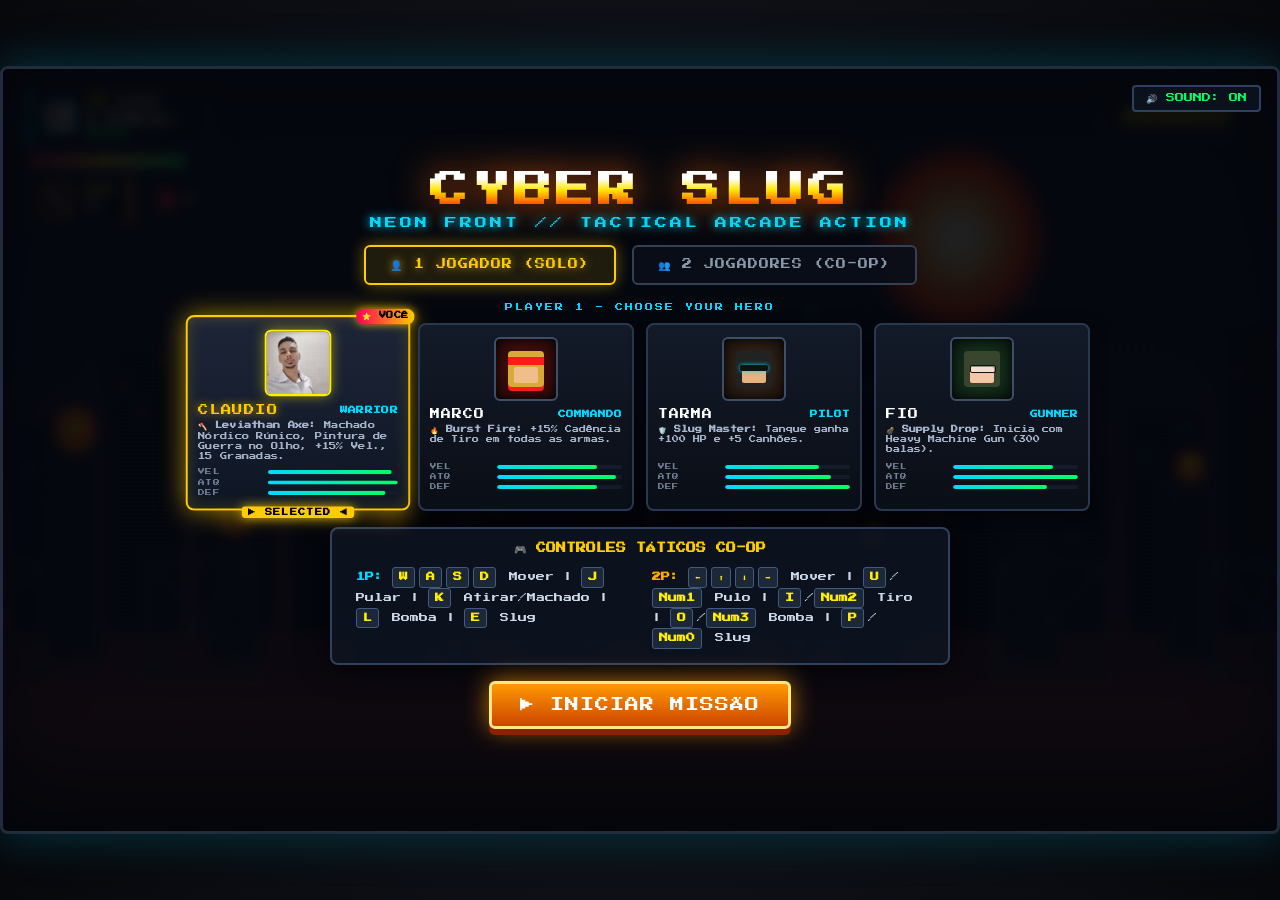
==== index.html @ 35ab074e "Initial commit: Classic game project" ====
<!DOCTYPE html>
<html lang="pt-BR">
<head>
  <meta charset="UTF-8">
  <meta name="viewport" content="width=device-width, initial-scale=1.0, maximum-scale=1.0, user-scalable=no">
  <title>Cyber Slug: Neon Front - Arcade Action</title>
  <link rel="stylesheet" href="css/style.css">
</head>
<body>

  <div id="game-wrapper">
    <!-- Canvas Principal do Jogo -->
    <canvas id="game-canvas"></canvas>

    <!-- Efeitos Visuais Retrô de Arcade -->
    <div class="scanlines"></div>
    <div class="crt-vignette"></div>

    <!-- Botão de Som no Canto Superior Direito -->
    <button id="btn-toggle-audio" class="audio-btn">🔊 SOUND: ON</button>

    <!-- HUD / Interface de Jogo em Tempo Real -->
    <div id="hud-layer">
      <!-- Topo do HUD -->
      <div class="hud-top">
        <!-- Jogador 1 (1P), Vidas, HP e Armas -->
        <div class="hud-group hud-p1-group">
          <div class="hud-player-badge">
            <div id="hud-char-avatar" class="hud-char-avatar">
              <img id="hud-char-img" src="assets/claudio.png" alt="Player 1">
            </div>
            <div class="hud-player-text">
              <div class="hud-player-header">
                <span class="p1-tag">1P</span>
                <span id="hud-char-name" class="hud-char-name">CLAUDIO</span>
              </div>
              <div class="hud-lives">
                <span>LIVES:</span>
                <div id="hud-lives-icons" class="hud-lives-icons">
                  <span class="life-icon"></span>
                  <span class="life-icon"></span>
                  <span class="life-icon"></span>
                </div>
              </div>
            </div>
          </div>
          <div class="hud-hp-bar-container">
            <div id="hud-hp-fill" class="hud-hp-fill" style="width: 100%;"></div>
          </div>

          <!-- Armas e Granadas 1P -->
          <div class="hud-weapons">
            <div class="weapon-card">
              <div id="hud-weapon-icon" class="weapon-icon-box">🪓</div>
              <div class="weapon-info">
                <span id="hud-weapon-name" class="weapon-name">AXE</span>
                <span id="hud-weapon-ammo" class="weapon-ammo">100</span>
              </div>
            </div>
            <div class="grenade-card">
              <div class="grenade-icon"></div>
              <span id="hud-grenades" class="grenade-count">x15</span>
            </div>
          </div>

          <!-- Indicador do Tanque Slug quando pilotado -->
          <div id="slug-hud">
            <span class="slug-tag">★ SLUG SV-001</span>
            <span id="slug-cannon-count" class="slug-cannon-count">HP: 300 | CANNON: x10</span>
          </div>
        </div>

        <!-- Pontuação Central Arcade -->
        <div class="hud-score-center">
          <span class="score-title">SCORE</span>
          <span id="hud-score" class="score-value">000000</span>
        </div>

        <!-- Jogador 2 (2P) (Aparece no Modo Multiplayer) -->
        <div id="hud-p2-group" class="hud-group hud-p2-group" style="display: none;">
          <div class="hud-player-badge hud-p2-badge">
            <div id="hud-p2-char-avatar" class="hud-char-avatar">
              <img id="hud-p2-char-img" src="assets/claudio.png" alt="Player 2">
            </div>
            <div class="hud-player-text">
              <div class="hud-player-header">
                <span class="p2-tag">2P</span>
                <span id="hud-p2-char-name" class="hud-char-name">MARCO</span>
              </div>
              <div class="hud-lives">
                <span>LIVES:</span>
                <div id="hud-p2-lives-icons" class="hud-lives-icons">
                  <span class="life-icon"></span>
                  <span class="life-icon"></span>
                  <span class="life-icon"></span>
                </div>
              </div>
            </div>
          </div>
          <div class="hud-hp-bar-container">
            <div id="hud-p2-hp-fill" class="hud-hp-fill" style="width: 100%;"></div>
          </div>

          <!-- Armas e Granadas 2P -->
          <div class="hud-weapons">
            <div class="weapon-card">
              <div id="hud-p2-weapon-icon" class="weapon-icon-box">P</div>
              <div class="weapon-info">
                <span id="hud-p2-weapon-name" class="weapon-name">PISTOL</span>
                <span id="hud-p2-weapon-ammo" class="weapon-ammo">∞</span>
              </div>
            </div>
            <div class="grenade-card">
              <div class="grenade-icon"></div>
              <span id="hud-p2-grenades" class="grenade-count">x10</span>
            </div>
          </div>
        </div>
      </div>

      <!-- Barra de Vida do Chefão de Fase -->
      <div id="boss-hud">
        <span class="boss-title">⚠️ GOLIATH MEGA-TANK ⚠️</span>
        <div class="boss-hp-bar">
          <div id="boss-hp-fill" class="boss-hp-fill" style="width: 100%;"></div>
        </div>
      </div>
    </div>

    <!-- Tela de Início / Menu Principal -->
    <div id="start-screen" class="overlay-screen">
      <h1 class="game-title-logo">CYBER SLUG</h1>
      <p class="subtitle">NEON FRONT // TACTICAL ARCADE ACTION</p>

      <!-- Seletor de Modo: 1P Solo ou 2P Co-op -->
      <div class="mode-selector-container">
        <button id="btn-mode-1p" class="mode-btn active" data-mode="1P">👤 1 JOGADOR (SOLO)</button>
        <button id="btn-mode-2p" class="mode-btn" data-mode="2P">👥 2 JOGADORES (CO-OP)</button>
      </div>

      <!-- Seleção de Personagens 1P -->
      <div class="character-select-section" id="p1-select-section">
        <div class="char-select-header">
          <span class="char-select-tag p1-select-tag">PLAYER 1 - CHOOSE YOUR HERO</span>
        </div>

        <div class="character-grid" id="character-grid">
          <!-- Card 1: Claudio (Você!) -->
          <div class="char-card active" data-char="claudio" data-player="1">
            <div class="char-badge-special">⭐ VOCÊ</div>
            <div class="char-avatar-box">
              <img src="assets/claudio.png" alt="Claudio" class="char-photo-img">
            </div>
            <div class="char-info">
              <div class="char-name-row">
                <span class="char-name">CLAUDIO</span>
                <span class="char-role">WARRIOR</span>
              </div>
              <p class="char-perk">🪓 <strong>Leviathan Axe:</strong> Machado Nórdico Rúnico, Pintura de Guerra no Olho, +15% Vel., 15 Granadas.</p>
              <div class="char-stats">
                <div class="stat-bar-group"><span>VEL</span><div class="stat-bar"><div style="width: 95%;"></div></div></div>
                <div class="stat-bar-group"><span>ATQ</span><div class="stat-bar"><div style="width: 100%;"></div></div></div>
                <div class="stat-bar-group"><span>DEF</span><div class="stat-bar"><div style="width: 90%;"></div></div></div>
              </div>
            </div>
          </div>

          <!-- Card 2: Marco Rossi -->
          <div class="char-card" data-char="marco" data-player="1">
            <div class="char-avatar-box char-avatar-marco">
              <div class="pixel-avatar-marco"></div>
            </div>
            <div class="char-info">
              <div class="char-name-row">
                <span class="char-name">MARCO</span>
                <span class="char-role">COMMANDO</span>
              </div>
              <p class="char-perk">🔥 <strong>Burst Fire:</strong> +15% Cadência de Tiro em todas as armas.</p>
              <div class="char-stats">
                <div class="stat-bar-group"><span>VEL</span><div class="stat-bar"><div style="width: 80%;"></div></div></div>
                <div class="stat-bar-group"><span>ATQ</span><div class="stat-bar"><div style="width: 95%;"></div></div></div>
                <div class="stat-bar-group"><span>DEF</span><div class="stat-bar"><div style="width: 80%;"></div></div></div>
              </div>
            </div>
          </div>

          <!-- Card 3: Tarma Roving -->
          <div class="char-card" data-char="tarma" data-player="1">
            <div class="char-avatar-box char-avatar-tarma">
              <div class="pixel-avatar-tarma"></div>
            </div>
            <div class="char-info">
              <div class="char-name-row">
                <span class="char-name">TARMA</span>
                <span class="char-role">PILOT</span>
              </div>
              <p class="char-perk">🛡️ <strong>Slug Master:</strong> Tanque ganha +100 HP e +5 Canhões.</p>
              <div class="char-stats">
                <div class="stat-bar-group"><span>VEL</span><div class="stat-bar"><div style="width: 75%;"></div></div></div>
                <div class="stat-bar-group"><span>ATQ</span><div class="stat-bar"><div style="width: 85%;"></div></div></div>
                <div class="stat-bar-group"><span>DEF</span><div class="stat-bar"><div style="width: 100%;"></div></div></div>
              </div>
            </div>
          </div>

          <!-- Card 4: Fio Germi -->
          <div class="char-card" data-char="fio" data-player="1">
            <div class="char-avatar-box char-avatar-fio">
              <div class="pixel-avatar-fio"></div>
            </div>
            <div class="char-info">
              <div class="char-name-row">
                <span class="char-name">FIO</span>
                <span class="char-role">GUNNER</span>
              </div>
              <p class="char-perk">💣 <strong>Supply Drop:</strong> Inicia com Heavy Machine Gun (300 balas).</p>
              <div class="char-stats">
                <div class="stat-bar-group"><span>VEL</span><div class="stat-bar"><div style="width: 80%;"></div></div></div>
                <div class="stat-bar-group"><span>ATQ</span><div class="stat-bar"><div style="width: 100%;"></div></div></div>
                <div class="stat-bar-group"><span>DEF</span><div class="stat-bar"><div style="width: 75%;"></div></div></div>
              </div>
            </div>
          </div>
        </div>
      </div>

      <!-- Seleção de Personagens 2P (Aparece no Modo 2P) -->
      <div class="character-select-section" id="p2-select-section" style="display: none;">
        <div class="char-select-header">
          <span class="char-select-tag p2-select-tag">PLAYER 2 - CHOOSE YOUR HERO</span>
        </div>

        <div class="character-grid" id="p2-character-grid">
          <!-- Card 1: Claudio -->
          <div class="char-card" data-char="claudio" data-player="2">
            <div class="char-badge-special">⭐ VOCÊ</div>
            <div class="char-avatar-box">
              <img src="assets/claudio.png" alt="Claudio" class="char-photo-img">
            </div>
            <div class="char-info">
              <div class="char-name-row">
                <span class="char-name">CLAUDIO</span>
                <span class="char-role">WARRIOR</span>
              </div>
              <p class="char-perk">🪓 <strong>Leviathan Axe:</strong> Machado Nórdico Rúnico, Pintura de Guerra no Olho.</p>
            </div>
          </div>

          <!-- Card 2: Marco -->
          <div class="char-card active" data-char="marco" data-player="2">
            <div class="char-avatar-box char-avatar-marco">
              <div class="pixel-avatar-marco"></div>
            </div>
            <div class="char-info">
              <div class="char-name-row">
                <span class="char-name">MARCO</span>
                <span class="char-role">COMMANDO</span>
              </div>
              <p class="char-perk">🔥 <strong>Burst Fire:</strong> +15% Cadência de Tiro em todas as armas.</p>
            </div>
          </div>

          <!-- Card 3: Tarma -->
          <div class="char-card" data-char="tarma" data-player="2">
            <div class="char-avatar-box char-avatar-tarma">
              <div class="pixel-avatar-tarma"></div>
            </div>
            <div class="char-info">
              <div class="char-name-row">
                <span class="char-name">TARMA</span>
                <span class="char-role">PILOT</span>
              </div>
              <p class="char-perk">🛡️ <strong>Slug Master:</strong> Tanque ganha +100 HP e +5 Canhões.</p>
            </div>
          </div>

          <!-- Card 4: Fio -->
          <div class="char-card" data-char="fio" data-player="2">
            <div class="char-avatar-box char-avatar-fio">
              <div class="pixel-avatar-fio"></div>
            </div>
            <div class="char-info">
              <div class="char-name-row">
                <span class="char-name">FIO</span>
                <span class="char-role">GUNNER</span>
              </div>
              <p class="char-perk">💣 <strong>Supply Drop:</strong> Inicia com Heavy Machine Gun (300 balas).</p>
            </div>
          </div>
        </div>
      </div>

      <div class="menu-card">
        <h3 style="color: #ffcc00; font-size: 10px; margin-bottom: 6px;">🎮 CONTROLES TÁTICOS CO-OP</h3>
        <div class="controls-grid">
          <div><strong style="color: #00d9ff;">1P:</strong> <span class="key-badge">W</span><span class="key-badge">A</span><span class="key-badge">S</span><span class="key-badge">D</span> Mover | <span class="key-badge">J</span> Pular | <span class="key-badge">K</span> Atirar/Machado | <span class="key-badge">L</span> Bomba | <span class="key-badge">E</span> Slug</div>
          <div><strong style="color: #ffaa00;">2P:</strong> <span class="key-badge">⬅️</span><span class="key-badge">⬆️</span><span class="key-badge">⬇️</span><span class="key-badge">➡️</span> Mover | <span class="key-badge">U</span>/<span class="key-badge">Num1</span> Pulo | <span class="key-badge">I</span>/<span class="key-badge">Num2</span> Tiro | <span class="key-badge">O</span>/<span class="key-badge">Num3</span> Bomba | <span class="key-badge">P</span>/<span class="key-badge">Num0</span> Slug</div>
        </div>
      </div>

      <button id="btn-start-game" class="btn-arcade">▶ INICIAR MISSÃO</button>
    </div>

    <!-- Tela de Game Over -->
    <div id="gameover-screen" class="overlay-screen" style="display: none;">
      <h1 class="game-title-logo" style="color: #ff2a2a; filter: drop-shadow(0 0 20px rgba(255, 42, 42, 0.9));">GAME OVER</h1>
      <p class="subtitle">SUA MISSÃO TERMINOU</p>
      <div class="menu-card" style="text-align: center;">
        <p style="color: #88a0c7; font-size: 10px; margin-bottom: 8px;">PONTUAÇÃO FINAL:</p>
        <h2 id="final-score-gameover" style="color: #ffcc00; font-size: 24px;">000000</h2>
      </div>
      <button id="btn-restart-game" class="btn-arcade">🔄 JOGAR NOVAMENTE</button>
    </div>

    <!-- Tela de Vitória / Mission Complete -->
    <div id="victory-screen" class="overlay-screen" style="display: none;">
      <h1 class="game-title-logo" style="color: #00ff66; filter: drop-shadow(0 0 20px rgba(0, 255, 102, 0.9));">MISSION COMPLETE!</h1>
      <p class="subtitle">O GOLIATH MEGA-TANK FOI DESTRUÍDO!</p>
      <div class="menu-card" style="text-align: center;">
        <p style="color: #88a0c7; font-size: 10px; margin-bottom: 8px;">PONTUAÇÃO DA VITÓRIA:</p>
        <h2 id="final-score-victory" style="color: #00ff66; font-size: 24px;">000000</h2>
      </div>
      <button id="btn-play-again" class="btn-arcade">🏆 JOGAR DE NOVO</button>
    </div>

    <!-- Controles Virtuais Touch para Celular / Tablet -->
    <div id="touch-controls">
      <div class="dpad">
        <div></div>
        <div id="btn-touch-up" class="touch-btn">▲</div>
        <div></div>
        <div id="btn-touch-left" class="touch-btn">◀</div>
        <div></div>
        <div id="btn-touch-right" class="touch-btn">▶</div>
        <div></div>
        <div id="btn-touch-down" class="touch-btn">▼</div>
        <div></div>
      </div>
      <div class="action-buttons">
        <div id="btn-touch-enter" class="touch-btn action-btn btn-enter">SLUG</div>
        <div id="btn-touch-bomb" class="touch-btn action-btn btn-bomb">BOMB</div>
        <div id="btn-touch-jump" class="touch-btn action-btn btn-jump">JUMP</div>
        <div id="btn-touch-shoot" class="touch-btn action-btn btn-shoot">FIRE</div>
      </div>
    </div>
  </div>

  <!-- Scripts do Jogo -->
  <script src="js/audio.js"></script>
  <script src="js/renderer.js"></script>
  <script src="js/entities.js"></script>
  <script src="js/map.js"></script>
  <script src="js/game.js"></script>
</body>
</html>
---- css/style.css ----
@import url('https://fonts.googleapis.com/css2?family=Press+Start+2P&family=Teko:wght@600;700&display=swap');

:root {
  --neon-green: #00ff66;
  --neon-yellow: #ffee00;
  --neon-red: #ff2a2a;
  --neon-blue: #00d9ff;
  --neon-orange: #ff7700;
  --dark-bg: #0a0b10;
  --arcade-gold: #ffcc00;
}

* {
  box-sizing: border-box;
  margin: 0;
  padding: 0;
  user-select: none;
  -webkit-user-select: none;
}

body {
  background-color: var(--dark-bg);
  color: #fff;
  font-family: 'Press Start 2P', monospace;
  overflow: hidden;
  width: 100vw;
  height: 100vh;
  display: flex;
  justify-content: center;
  align-items: center;
  background: radial-gradient(circle at center, #1a1e29 0%, #08090d 100%);
}

#game-wrapper {
  position: relative;
  width: 100vw;
  height: 100vh;
  max-width: 1366px;
  max-height: 768px;
  aspect-ratio: 16 / 9;
  display: flex;
  justify-content: center;
  align-items: center;
  box-shadow: 0 0 50px rgba(0, 217, 255, 0.25), 0 0 100px rgba(0, 0, 0, 0.9);
  border: 3px solid #222c3d;
  border-radius: 8px;
  overflow: hidden;
  background: #000;
}

#game-canvas {
  width: 100%;
  height: 100%;
  image-rendering: pixelated;
  image-rendering: crisp-edges;
  display: block;
}

/* Efeito de Tubo CRT e Scanlines de Arcade */
.scanlines {
  position: absolute;
  top: 0;
  left: 0;
  width: 100%;
  height: 100%;
  pointer-events: none;
  background: linear-gradient(
    rgba(18, 16, 16, 0) 50%,
    rgba(0, 0, 0, 0.35) 50%
  );
  background-size: 100% 4px;
  z-index: 20;
  opacity: 0.7;
}

.crt-vignette {
  position: absolute;
  top: 0;
  left: 0;
  width: 100%;
  height: 100%;
  pointer-events: none;
  box-shadow: inset 0 0 80px rgba(0, 0, 0, 0.85);
  border-radius: 8px;
  z-index: 21;
}

/* UI / HUD Overlay */
#hud-layer {
  position: absolute;
  top: 0;
  left: 0;
  width: 100%;
  height: 100%;
  pointer-events: none;
  z-index: 10;
  display: flex;
  flex-direction: column;
  justify-content: space-between;
  padding: 16px 24px;
}

.hud-top {
  display: flex;
  justify-content: space-between;
  align-items: flex-start;
  width: 100%;
}

.hud-group {
  display: flex;
  flex-direction: column;
  gap: 6px;
}

.hud-player-badge {
  display: flex;
  align-items: center;
  gap: 10px;
  background: rgba(10, 15, 25, 0.88);
  border: 2px solid #2e3d56;
  border-left: 5px solid var(--neon-blue);
  padding: 6px 12px;
  border-radius: 4px;
  backdrop-filter: blur(4px);
}

.hud-char-avatar {
  width: 32px;
  height: 32px;
  border-radius: 4px;
  border: 2px solid var(--neon-blue);
  overflow: hidden;
  background: #111;
  display: flex;
  align-items: center;
  justify-content: center;
  box-shadow: 0 0 8px rgba(0, 217, 255, 0.4);
}

.hud-char-avatar img {
  width: 100%;
  height: 100%;
  object-fit: cover;
  display: block;
}

.hud-player-text {
  display: flex;
  flex-direction: column;
  gap: 3px;
}

.hud-player-header {
  display: flex;
  align-items: center;
  gap: 8px;
}

.p1-tag {
  color: var(--neon-yellow);
  font-size: 11px;
  text-shadow: 0 0 8px rgba(255, 238, 0, 0.8);
}

.hud-char-name {
  color: #fff;
  font-size: 11px;
  letter-spacing: 1px;
  font-family: 'Teko', sans-serif;
  font-weight: 700;
  text-shadow: 0 0 6px rgba(255, 255, 255, 0.5);
}

.hud-lives-icons {
  display: flex;
  gap: 3px;
}

.life-icon {
  width: 12px;
  height: 12px;
  background: var(--neon-green);
  clip-path: polygon(50% 0%, 100% 50%, 50% 100%, 0% 50%);
  display: inline-block;
  box-shadow: 0 0 6px var(--neon-green);
}

.hud-hp-bar-container {
  width: 160px;
  height: 14px;
  background: #111520;
  border: 2px solid #3a4b66;
  border-radius: 3px;
  overflow: hidden;
  position: relative;
}

.hud-hp-fill {
  height: 100%;
  width: 100%;
  background: linear-gradient(90deg, #ff0055, #ffcc00, #00ff66);
  transition: width 0.15s ease-out;
  box-shadow: 0 0 10px rgba(0, 255, 102, 0.6);
}

.hud-score-center {
  display: flex;
  flex-direction: column;
  align-items: center;
  gap: 4px;
  background: rgba(8, 10, 18, 0.8);
  border: 2px solid #2e3d56;
  padding: 8px 20px;
  border-radius: 4px;
}

.score-title {
  color: #88a0c7;
  font-size: 9px;
  letter-spacing: 2px;
}

.score-value {
  color: var(--arcade-gold);
  font-size: 18px;
  text-shadow: 0 0 10px rgba(255, 204, 0, 0.9);
}

.hud-weapons {
  display: flex;
  align-items: center;
  gap: 14px;
}

.weapon-card {
  background: rgba(10, 15, 25, 0.85);
  border: 2px solid #2e3d56;
  border-right: 5px solid var(--neon-orange);
  padding: 8px 12px;
  border-radius: 4px;
  display: flex;
  align-items: center;
  gap: 12px;
  backdrop-filter: blur(4px);
}

.weapon-icon-box {
  width: 32px;
  height: 32px;
  background: #172030;
  border: 2px solid #ff7700;
  border-radius: 4px;
  display: flex;
  align-items: center;
  justify-content: center;
  color: #fff;
  font-size: 16px;
  font-weight: bold;
  box-shadow: 0 0 8px rgba(255, 119, 0, 0.6);
}

.weapon-info {
  display: flex;
  flex-direction: column;
  gap: 3px;
}

.weapon-name {
  color: var(--neon-yellow);
  font-size: 10px;
}

.weapon-ammo {
  color: #fff;
  font-size: 13px;
  font-family: 'Teko', sans-serif;
  letter-spacing: 1px;
}

.grenade-card {
  background: rgba(10, 15, 25, 0.85);
  border: 2px solid #2e3d56;
  padding: 8px 12px;
  border-radius: 4px;
  display: flex;
  align-items: center;
  gap: 8px;
}

.grenade-icon {
  width: 14px;
  height: 18px;
  background: var(--neon-red);
  border-radius: 3px;
  box-shadow: 0 0 6px var(--neon-red);
}

.grenade-count {
  color: #fff;
  font-size: 14px;
  font-family: 'Teko', sans-serif;
}

/* Boss Health Bar */
#boss-hud {
  position: absolute;
  bottom: 24px;
  left: 50%;
  transform: translateX(-50%);
  width: 60%;
  max-width: 600px;
  display: none;
  flex-direction: column;
  align-items: center;
  gap: 6px;
  background: rgba(15, 5, 5, 0.85);
  border: 2px solid var(--neon-red);
  padding: 8px 16px;
  border-radius: 6px;
  box-shadow: 0 0 20px rgba(255, 42, 42, 0.4);
  backdrop-filter: blur(4px);
}

.boss-title {
  color: var(--neon-red);
  font-size: 11px;
  letter-spacing: 2px;
  text-shadow: 0 0 10px var(--neon-red);
  animation: pulse-red 1s infinite alternate;
}

@keyframes pulse-red {
  from { opacity: 0.8; }
  to { opacity: 1; transform: scale(1.02); }
}

.boss-hp-bar {
  width: 100%;
  height: 16px;
  background: #1a0505;
  border: 1px solid #ff4444;
  border-radius: 3px;
  overflow: hidden;
}

.boss-hp-fill {
  height: 100%;
  width: 100%;
  background: linear-gradient(90deg, #ff0000, #ff5500, #ffbb00);
  transition: width 0.1s linear;
  box-shadow: 0 0 12px #ff3300;
}

/* Slug Vehicle HUD indicator */
#slug-hud {
  display: none;
  align-items: center;
  gap: 8px;
  background: rgba(0, 40, 80, 0.85);
  border: 2px solid var(--neon-blue);
  padding: 6px 12px;
  border-radius: 4px;
  margin-top: 6px;
  box-shadow: 0 0 10px rgba(0, 217, 255, 0.5);
}

.slug-tag {
  color: var(--neon-blue);
  font-size: 10px;
}

.slug-cannon-count {
  color: #fff;
  font-size: 11px;
}

/* Modais e Menus */
.overlay-screen {
  position: absolute;
  top: 0;
  left: 0;
  width: 100%;
  height: 100%;
  background: rgba(4, 6, 12, 0.88);
  backdrop-filter: blur(6px);
  z-index: 50;
  display: flex;
  flex-direction: column;
  justify-content: center;
  align-items: center;
  text-align: center;
  padding: 24px;
}

.game-title-logo {
  font-size: 38px;
  color: #fff;
  text-transform: uppercase;
  letter-spacing: 4px;
  margin-bottom: 8px;
  background: linear-gradient(180deg, #fff 20%, #ffe600 50%, #ff4400 90%);
  -webkit-background-clip: text;
  -webkit-text-fill-color: transparent;
  filter: drop-shadow(0 0 18px rgba(255, 100, 0, 0.8));
  animation: glow-pulse 2s infinite alternate;
}

@keyframes glow-pulse {
  from { filter: drop-shadow(0 0 12px rgba(255, 100, 0, 0.6)); }
  to { filter: drop-shadow(0 0 24px rgba(255, 200, 0, 0.9)); }
}

.subtitle {
  color: var(--neon-blue);
  font-size: 12px;
  letter-spacing: 3px;
  margin-bottom: 16px;
  text-shadow: 0 0 10px var(--neon-blue);
}

/* --- SEÇÃO DE SELEÇÃO DE PERSONAGENS --- */
.character-select-section {
  width: 100%;
  max-width: 900px;
  margin-bottom: 16px;
}

.char-select-header {
  display: flex;
  flex-direction: column;
  align-items: center;
  gap: 4px;
  margin-bottom: 12px;
}

.char-select-tag {
  color: var(--neon-yellow);
  font-size: 8px;
  letter-spacing: 2px;
}

.char-select-title {
  color: #fff;
  font-size: 14px;
  letter-spacing: 2px;
  text-shadow: 0 0 10px rgba(0, 217, 255, 0.8);
}

.character-grid {
  display: grid;
  grid-template-columns: repeat(4, 1fr);
  gap: 12px;
  width: 100%;
}

.char-card {
  background: linear-gradient(180deg, #131a28 0%, #0a0e16 100%);
  border: 2px solid #283850;
  border-radius: 8px;
  padding: 12px 10px;
  cursor: pointer;
  position: relative;
  display: flex;
  flex-direction: column;
  align-items: center;
  text-align: center;
  transition: all 0.2s cubic-bezier(0.175, 0.885, 0.32, 1.275);
  box-shadow: 0 4px 15px rgba(0, 0, 0, 0.6);
}

.char-card:hover {
  transform: translateY(-4px);
  border-color: var(--neon-blue);
  box-shadow: 0 0 20px rgba(0, 217, 255, 0.4);
}

.char-card.active {
  border-color: var(--arcade-gold);
  background: linear-gradient(180deg, #1d2538 0%, #0e1624 100%);
  box-shadow: 0 0 25px rgba(255, 204, 0, 0.6), inset 0 0 15px rgba(255, 204, 0, 0.2);
  transform: scale(1.04) translateY(-4px);
}

.char-card.active::after {
  content: '▶ SELECTED ◀';
  position: absolute;
  bottom: -9px;
  background: var(--arcade-gold);
  color: #000;
  font-size: 7px;
  font-weight: bold;
  padding: 2px 6px;
  border-radius: 3px;
  letter-spacing: 1px;
  box-shadow: 0 0 10px rgba(255, 204, 0, 0.8);
}

.char-badge-special {
  position: absolute;
  top: -8px;
  right: -6px;
  background: linear-gradient(90deg, #ff0055, #ffcc00);
  color: #000;
  font-size: 7px;
  font-weight: bold;
  padding: 3px 6px;
  border-radius: 10px;
  box-shadow: 0 0 8px rgba(255, 204, 0, 0.8);
  animation: pulse-badge 1.5s infinite alternate;
}

@keyframes pulse-badge {
  from { transform: scale(0.95); }
  to { transform: scale(1.05); }
}

.char-avatar-box {
  width: 64px;
  height: 64px;
  border-radius: 6px;
  border: 2px solid #3d4e68;
  overflow: hidden;
  background: #090c12;
  display: flex;
  align-items: center;
  justify-content: center;
  margin-bottom: 8px;
  position: relative;
  box-shadow: inset 0 0 10px rgba(0, 0, 0, 0.8);
}

.char-card.active .char-avatar-box {
  border-color: var(--neon-yellow);
  box-shadow: 0 0 12px rgba(255, 238, 0, 0.5);
}

.char-photo-img {
  width: 100%;
  height: 100%;
  object-fit: cover;
  display: block;
}

/* Avatares Estilizados Procedurais */
.char-avatar-marco {
  background: radial-gradient(circle, #551111 0%, #1f0808 100%);
}
.pixel-avatar-marco {
  width: 36px;
  height: 36px;
  background: #d9aa38;
  position: relative;
  border-radius: 4px;
  box-shadow: 0 4px 0 #ff1a1a;
}
.pixel-avatar-marco::before {
  content: '';
  position: absolute;
  top: 6px;
  left: 0;
  width: 100%;
  height: 8px;
  background: #ff1a1a;
}
.pixel-avatar-marco::after {
  content: '';
  position: absolute;
  bottom: 4px;
  left: 6px;
  width: 24px;
  height: 16px;
  background: #f0be8b;
  border-radius: 2px;
}

.char-avatar-tarma {
  background: radial-gradient(circle, #3d2b1f 0%, #17100b 100%);
}
.pixel-avatar-tarma {
  width: 36px;
  height: 36px;
  background: #222;
  position: relative;
  border-radius: 4px;
}
.pixel-avatar-tarma::before {
  content: '';
  position: absolute;
  bottom: 4px;
  left: 6px;
  width: 24px;
  height: 16px;
  background: #e6b280;
  border-radius: 2px;
}
.pixel-avatar-tarma::after {
  content: '';
  position: absolute;
  top: 14px;
  left: 4px;
  width: 28px;
  height: 6px;
  background: #111;
  border-radius: 2px;
  box-shadow: 0 0 4px #00d9ff;
}

.char-avatar-fio {
  background: radial-gradient(circle, #1a3d24 0%, #0a170e 100%);
}
.pixel-avatar-fio {
  width: 36px;
  height: 36px;
  background: #39462e;
  position: relative;
  border-radius: 4px;
}
.pixel-avatar-fio::before {
  content: '';
  position: absolute;
  bottom: 4px;
  left: 6px;
  width: 24px;
  height: 16px;
  background: #f5c6a5;
  border-radius: 2px;
}
.pixel-avatar-fio::after {
  content: '';
  position: absolute;
  top: 14px;
  left: 6px;
  width: 24px;
  height: 6px;
  background: rgba(255, 255, 255, 0.4);
  border: 1px solid #111;
  border-radius: 2px;
}

.char-info {
  width: 100%;
}

.char-name-row {
  display: flex;
  justify-content: space-between;
  align-items: center;
  margin-bottom: 4px;
}

.char-name {
  color: #fff;
  font-size: 10px;
  font-family: 'Press Start 2P', monospace;
  letter-spacing: 1px;
}

.char-card.active .char-name {
  color: var(--arcade-gold);
  text-shadow: 0 0 8px rgba(255, 204, 0, 0.8);
}

.char-role {
  color: var(--neon-blue);
  font-size: 7.5px;
  font-weight: bold;
}

.char-perk {
  color: #a5b4cb;
  font-size: 7px;
  line-height: 1.4;
  margin: 6px 0;
  min-height: 32px;
  text-align: left;
}

.char-stats {
  display: flex;
  flex-direction: column;
  gap: 3px;
  width: 100%;
  margin-top: 4px;
}

.stat-bar-group {
  display: flex;
  align-items: center;
  justify-content: space-between;
  font-size: 6.5px;
  color: #718096;
}

.stat-bar {
  width: 65%;
  height: 4px;
  background: #141c2b;
  border-radius: 2px;
  overflow: hidden;
}

.stat-bar div {
  height: 100%;
  background: linear-gradient(90deg, #00d9ff, #00ff66);
  border-radius: 2px;
}

.menu-card {
  background: rgba(14, 20, 32, 0.9);
  border: 2px solid #2e4162;
  border-radius: 8px;
  padding: 14px 24px;
  max-width: 620px;
  margin-bottom: 16px;
  box-shadow: 0 0 30px rgba(0, 0, 0, 0.8);
}

.controls-grid {
  display: grid;
  grid-template-columns: repeat(2, 1fr);
  gap: 12px 24px;
  text-align: left;
  font-size: 9px;
  line-height: 1.6;
  margin-top: 12px;
  color: #ccd7e8;
}

.key-badge {
  display: inline-block;
  background: #1c2738;
  color: var(--neon-yellow);
  padding: 2px 6px;
  border-radius: 3px;
  border: 1px solid #415a80;
  margin-right: 4px;
  font-weight: bold;
}

.btn-arcade {
  background: linear-gradient(180deg, #ff9900, #cc4400);
  border: 3px solid #ffe680;
  color: #fff;
  font-family: 'Press Start 2P', monospace;
  font-size: 14px;
  padding: 14px 28px;
  border-radius: 6px;
  cursor: pointer;
  box-shadow: 0 6px 0 #882200, 0 0 25px rgba(255, 153, 0, 0.7);
  transition: all 0.1s ease;
  pointer-events: all;
  letter-spacing: 1px;
}

.btn-arcade:hover {
  transform: translateY(-2px);
  box-shadow: 0 8px 0 #882200, 0 0 35px rgba(255, 200, 0, 0.9);
  background: linear-gradient(180deg, #ffaa00, #dd5500);
}

.btn-arcade:active {
  transform: translateY(4px);
  box-shadow: 0 2px 0 #882200, 0 0 15px rgba(255, 153, 0, 0.5);
}

/* Audio toggle button top-right */
.audio-btn {
  position: absolute;
  top: 16px;
  right: 16px;
  z-index: 60;
  background: rgba(14, 20, 32, 0.85);
  border: 2px solid #2e4162;
  color: var(--neon-green);
  padding: 6px 12px;
  font-family: 'Press Start 2P', monospace;
  font-size: 9px;
  border-radius: 4px;
  cursor: pointer;
  pointer-events: all;
  display: flex;
  align-items: center;
  gap: 6px;
  transition: all 0.2s ease;
}

.audio-btn:hover {
  border-color: var(--neon-green);
  box-shadow: 0 0 10px rgba(0, 255, 102, 0.5);
}

/* Virtual Touch D-Pad e Botões para Mobile / Tablet */
#touch-controls {
  position: absolute;
  bottom: 16px;
  left: 0;
  width: 100%;
  padding: 0 24px;
  display: none;
  justify-content: space-between;
  align-items: flex-end;
  pointer-events: none;
  z-index: 30;
}

.dpad {
  display: grid;
  grid-template-columns: repeat(3, 48px);
  grid-template-rows: repeat(3, 48px);
  gap: 4px;
  pointer-events: all;
}

.touch-btn {
  background: rgba(20, 30, 50, 0.65);
  border: 2px solid #44608a;
  border-radius: 8px;
  display: flex;
  justify-content: center;
  align-items: center;
  color: #fff;
  font-size: 14px;
  backdrop-filter: blur(4px);
  touch-action: manipulation;
}

.touch-btn:active, .touch-btn.active {
  background: rgba(0, 217, 255, 0.4);
  border-color: var(--neon-blue);
  box-shadow: 0 0 12px var(--neon-blue);
}

.action-buttons {
  display: flex;
  gap: 12px;
  pointer-events: all;
}

.action-btn {
  width: 58px;
  height: 58px;
  border-radius: 50%;
  font-size: 11px;
  font-weight: bold;
}

.action-btn.btn-jump {
  border-color: var(--neon-green);
  color: var(--neon-green);
}

.action-btn.btn-shoot {
  border-color: var(--neon-yellow);
  color: var(--neon-yellow);
}

.action-btn.btn-bomb {
  border-color: var(--neon-red);
  color: var(--neon-red);
}

.action-btn.btn-enter {
  border-color: var(--neon-blue);
  color: var(--neon-blue);
}

/* Media Queries */
@media (max-width: 900px) {
  #touch-controls {
    display: flex;
  }
  .hud-top {
    padding: 4px;
  }
  .weapon-card, .hud-player-badge {
    padding: 4px 8px;
  }
}

/* ============================
   MODE SELECTOR (1P / 2P)
   ============================ */
.mode-selector-container {
  display: flex;
  justify-content: center;
  gap: 16px;
  margin-bottom: 18px;
}

.mode-btn {
  font-family: 'Press Start 2P', monospace;
  font-size: 10px;
  padding: 12px 24px;
  border: 2px solid #334155;
  background: rgba(10, 15, 25, 0.9);
  color: #8899aa;
  border-radius: 6px;
  cursor: pointer;
  transition: all 0.2s ease;
  letter-spacing: 1px;
}

.mode-btn:hover {
  border-color: var(--neon-blue);
  color: #ffffff;
  box-shadow: 0 0 12px rgba(0, 217, 255, 0.4);
}

.mode-btn.active {
  border-color: var(--arcade-gold);
  color: var(--arcade-gold);
  background: rgba(255, 204, 0, 0.1);
  box-shadow: 0 0 16px rgba(255, 204, 0, 0.4);
  text-shadow: 0 0 10px rgba(255, 204, 0, 0.7);
}

/* ============================
   PLAYER 2 HUD (Top-Right)
   ============================ */
.hud-p2-group {
  align-items: flex-end;
}

.hud-p2-badge {
  border-left: none;
  border-right: 5px solid #ffaa00;
}

.p2-tag {
  color: #ffaa00;
  font-size: 11px;
  text-shadow: 0 0 8px rgba(255, 170, 0, 0.8);
}

.p1-select-tag {
  color: var(--neon-blue);
}

.p2-select-tag {
  color: #ffaa00;
  text-shadow: 0 0 8px rgba(255, 170, 0, 0.5);
}
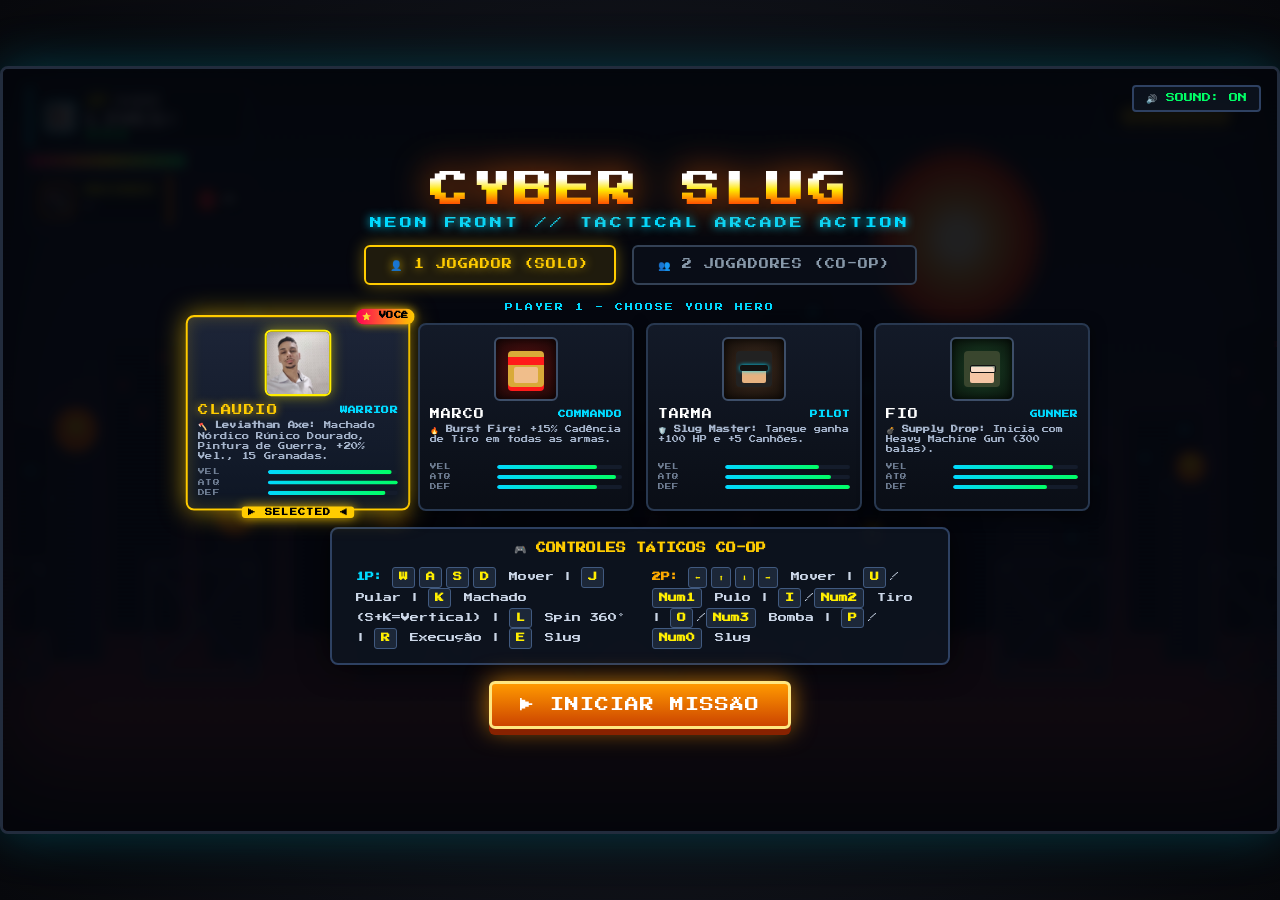
==== commit 4a9d86a5: "Atualiza jogo Classic" ====
--- a/index.html
+++ b/index.html
@@ -53,8 +53,8 @@
             <div class="weapon-card">
               <div id="hud-weapon-icon" class="weapon-icon-box">🪓</div>
               <div class="weapon-info">
-                <span id="hud-weapon-name" class="weapon-name">AXE</span>
-                <span id="hud-weapon-ammo" class="weapon-ammo">100</span>
+                <span id="hud-weapon-name" class="weapon-name">MACHADO</span>
+                <span id="hud-weapon-ammo" class="weapon-ammo">∞</span>
               </div>
             </div>
             <div class="grenade-card">
@@ -156,7 +156,7 @@
                 <span class="char-name">CLAUDIO</span>
                 <span class="char-role">WARRIOR</span>
               </div>
-              <p class="char-perk">🪓 <strong>Leviathan Axe:</strong> Machado Nórdico Rúnico, Pintura de Guerra no Olho, +15% Vel., 15 Granadas.</p>
+              <p class="char-perk">🪓 <strong>Leviathan Axe:</strong> Machado Nórdico Rúnico Dourado, Pintura de Guerra, +20% Vel., 15 Granadas.</p>
               <div class="char-stats">
                 <div class="stat-bar-group"><span>VEL</span><div class="stat-bar"><div style="width: 95%;"></div></div></div>
                 <div class="stat-bar-group"><span>ATQ</span><div class="stat-bar"><div style="width: 100%;"></div></div></div>
@@ -242,7 +242,7 @@
                 <span class="char-name">CLAUDIO</span>
                 <span class="char-role">WARRIOR</span>
               </div>
-              <p class="char-perk">🪓 <strong>Leviathan Axe:</strong> Machado Nórdico Rúnico, Pintura de Guerra no Olho.</p>
+              <p class="char-perk">🪓 <strong>Leviathan Axe:</strong> Machado Nórdico Rúnico Dourado, Pintura de Guerra.</p>
             </div>
           </div>
 
@@ -293,7 +293,7 @@
       <div class="menu-card">
         <h3 style="color: #ffcc00; font-size: 10px; margin-bottom: 6px;">🎮 CONTROLES TÁTICOS CO-OP</h3>
         <div class="controls-grid">
-          <div><strong style="color: #00d9ff;">1P:</strong> <span class="key-badge">W</span><span class="key-badge">A</span><span class="key-badge">S</span><span class="key-badge">D</span> Mover | <span class="key-badge">J</span> Pular | <span class="key-badge">K</span> Atirar/Machado | <span class="key-badge">L</span> Bomba | <span class="key-badge">E</span> Slug</div>
+          <div><strong style="color: #00d9ff;">1P:</strong> <span class="key-badge">W</span><span class="key-badge">A</span><span class="key-badge">S</span><span class="key-badge">D</span> Mover | <span class="key-badge">J</span> Pular | <span class="key-badge">K</span> Machado (S+K=Vertical) | <span class="key-badge">L</span> Spin 360° | <span class="key-badge">R</span> Execução | <span class="key-badge">E</span> Slug</div>
           <div><strong style="color: #ffaa00;">2P:</strong> <span class="key-badge">⬅️</span><span class="key-badge">⬆️</span><span class="key-badge">⬇️</span><span class="key-badge">➡️</span> Mover | <span class="key-badge">U</span>/<span class="key-badge">Num1</span> Pulo | <span class="key-badge">I</span>/<span class="key-badge">Num2</span> Tiro | <span class="key-badge">O</span>/<span class="key-badge">Num3</span> Bomba | <span class="key-badge">P</span>/<span class="key-badge">Num0</span> Slug</div>
         </div>
       </div>
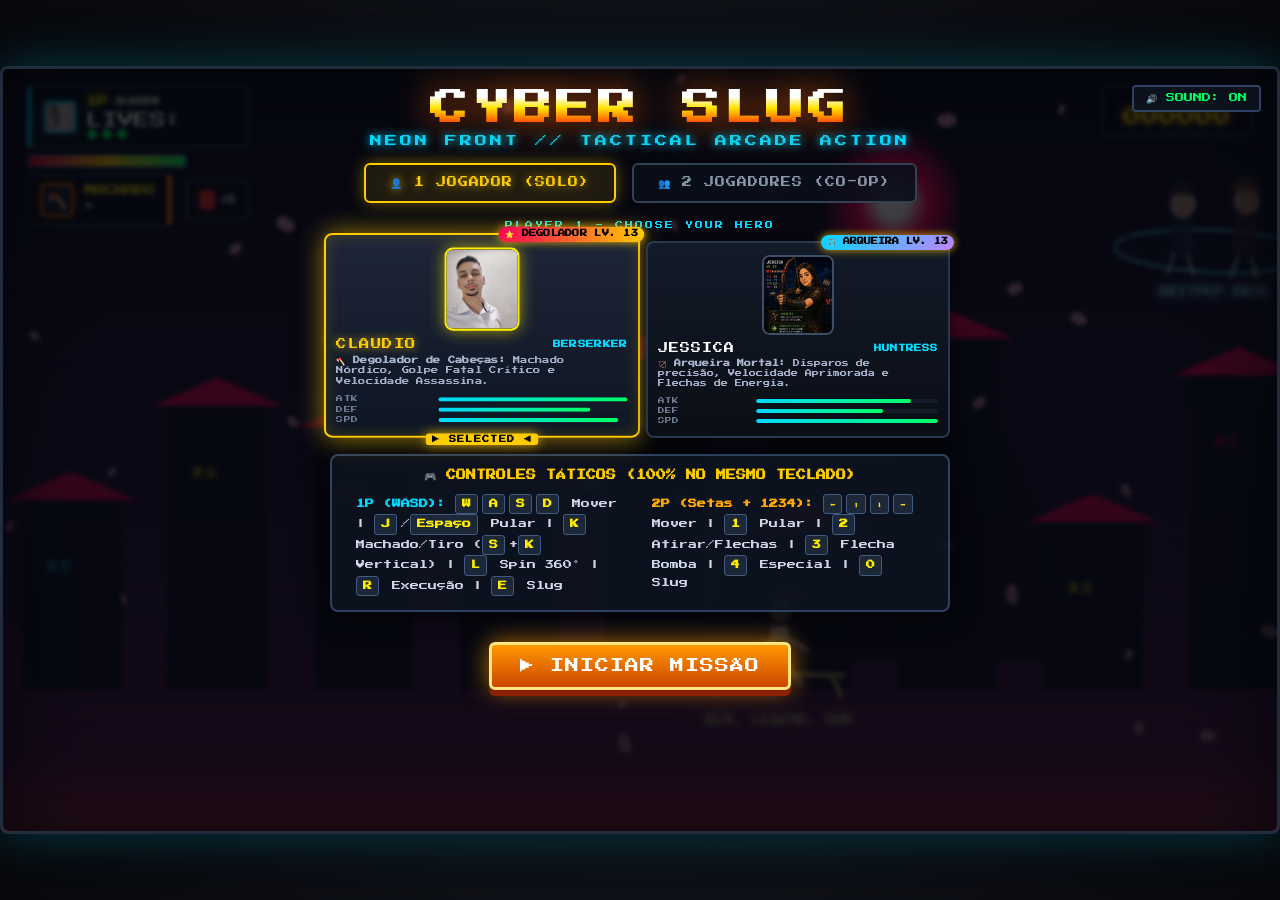
==== commit 465fdd46: "Atualiza jogo Classic com personagens e assets" ====
--- a/index.html
+++ b/index.html
@@ -85,7 +85,7 @@
             <div class="hud-player-text">
               <div class="hud-player-header">
                 <span class="p2-tag">2P</span>
-                <span id="hud-p2-char-name" class="hud-char-name">MARCO</span>
+                <span id="hud-p2-char-name" class="hud-char-name">JESSICA</span>
               </div>
               <div class="hud-lives">
                 <span>LIVES:</span>
@@ -120,7 +120,8 @@
 
       <!-- Barra de Vida do Chefão de Fase -->
       <div id="boss-hud">
-        <span class="boss-title">⚠️ GOLIATH MEGA-TANK ⚠️</span>
+        <span class="boss-title">⚠️ APEX TITAN: MECHAGODZILLA ⚠️</span>
+        <span id="boss-phase" class="boss-phase">FASE 1 · SISTEMAS ONLINE</span>
         <div class="boss-hp-bar">
           <div id="boss-hp-fill" class="boss-hp-fill" style="width: 100%;"></div>
         </div>
@@ -145,82 +146,46 @@
         </div>
 
         <div class="character-grid" id="character-grid">
-          <!-- Card 1: Claudio (Você!) -->
+          <!-- Card 1: Claudio -->
           <div class="char-card active" data-char="claudio" data-player="1">
-            <div class="char-badge-special">⭐ VOCÊ</div>
+            <div class="char-badge-special">⭐ DEGOLADOR LV. 13</div>
             <div class="char-avatar-box">
               <img src="assets/claudio.png" alt="Claudio" class="char-photo-img">
             </div>
             <div class="char-info">
               <div class="char-name-row">
                 <span class="char-name">CLAUDIO</span>
-                <span class="char-role">WARRIOR</span>
-              </div>
-              <p class="char-perk">🪓 <strong>Leviathan Axe:</strong> Machado Nórdico Rúnico Dourado, Pintura de Guerra, +20% Vel., 15 Granadas.</p>
+                <span class="char-role">BERSERKER</span>
+              </div>
+              <p class="char-perk">🪓 <strong>Degolador de Cabeças:</strong> Machado Nórdico, Golpe Fatal Crítico e Velocidade Assassina.</p>
               <div class="char-stats">
-                <div class="stat-bar-group"><span>VEL</span><div class="stat-bar"><div style="width: 95%;"></div></div></div>
-                <div class="stat-bar-group"><span>ATQ</span><div class="stat-bar"><div style="width: 100%;"></div></div></div>
-                <div class="stat-bar-group"><span>DEF</span><div class="stat-bar"><div style="width: 90%;"></div></div></div>
-              </div>
-            </div>
-          </div>
-
-          <!-- Card 2: Marco Rossi -->
-          <div class="char-card" data-char="marco" data-player="1">
-            <div class="char-avatar-box char-avatar-marco">
-              <div class="pixel-avatar-marco"></div>
-            </div>
-            <div class="char-info">
-              <div class="char-name-row">
-                <span class="char-name">MARCO</span>
-                <span class="char-role">COMMANDO</span>
-              </div>
-              <p class="char-perk">🔥 <strong>Burst Fire:</strong> +15% Cadência de Tiro em todas as armas.</p>
+                <div class="stat-bar-group"><span>ATK</span><div class="stat-bar"><div style="width: 100%;"></div></div></div>
+                <div class="stat-bar-group"><span>DEF</span><div class="stat-bar"><div style="width: 80%;"></div></div></div>
+                <div class="stat-bar-group"><span>SPD</span><div class="stat-bar"><div style="width: 95%;"></div></div></div>
+              </div>
+            </div>
+          </div>
+
+          <!-- Card 2: Jessica -->
+          <div class="char-card" data-char="jessica" data-player="1">
+            <div class="char-badge-special" style="background: linear-gradient(135deg, #00d9ff, #c084fc); color: #000;">🏹 ARQUEIRA LV. 13</div>
+            <div class="char-avatar-box">
+              <img src="assets/jessica.png" alt="Jessica" class="char-photo-img">
+            </div>
+            <div class="char-info">
+              <div class="char-name-row">
+                <span class="char-name">JESSICA</span>
+                <span class="char-role">HUNTRESS</span>
+              </div>
+              <p class="char-perk">🏹 <strong>Arqueira Mortal:</strong> Disparos de precisão, Velocidade Aprimorada e Flechas de Energia.</p>
               <div class="char-stats">
-                <div class="stat-bar-group"><span>VEL</span><div class="stat-bar"><div style="width: 80%;"></div></div></div>
-                <div class="stat-bar-group"><span>ATQ</span><div class="stat-bar"><div style="width: 95%;"></div></div></div>
-                <div class="stat-bar-group"><span>DEF</span><div class="stat-bar"><div style="width: 80%;"></div></div></div>
-              </div>
-            </div>
-          </div>
-
-          <!-- Card 3: Tarma Roving -->
-          <div class="char-card" data-char="tarma" data-player="1">
-            <div class="char-avatar-box char-avatar-tarma">
-              <div class="pixel-avatar-tarma"></div>
-            </div>
-            <div class="char-info">
-              <div class="char-name-row">
-                <span class="char-name">TARMA</span>
-                <span class="char-role">PILOT</span>
-              </div>
-              <p class="char-perk">🛡️ <strong>Slug Master:</strong> Tanque ganha +100 HP e +5 Canhões.</p>
-              <div class="char-stats">
-                <div class="stat-bar-group"><span>VEL</span><div class="stat-bar"><div style="width: 75%;"></div></div></div>
-                <div class="stat-bar-group"><span>ATQ</span><div class="stat-bar"><div style="width: 85%;"></div></div></div>
-                <div class="stat-bar-group"><span>DEF</span><div class="stat-bar"><div style="width: 100%;"></div></div></div>
-              </div>
-            </div>
-          </div>
-
-          <!-- Card 4: Fio Germi -->
-          <div class="char-card" data-char="fio" data-player="1">
-            <div class="char-avatar-box char-avatar-fio">
-              <div class="pixel-avatar-fio"></div>
-            </div>
-            <div class="char-info">
-              <div class="char-name-row">
-                <span class="char-name">FIO</span>
-                <span class="char-role">GUNNER</span>
-              </div>
-              <p class="char-perk">💣 <strong>Supply Drop:</strong> Inicia com Heavy Machine Gun (300 balas).</p>
-              <div class="char-stats">
-                <div class="stat-bar-group"><span>VEL</span><div class="stat-bar"><div style="width: 80%;"></div></div></div>
-                <div class="stat-bar-group"><span>ATQ</span><div class="stat-bar"><div style="width: 100%;"></div></div></div>
-                <div class="stat-bar-group"><span>DEF</span><div class="stat-bar"><div style="width: 75%;"></div></div></div>
-              </div>
-            </div>
-          </div>
+                <div class="stat-bar-group"><span>ATK</span><div class="stat-bar"><div style="width: 85%;"></div></div></div>
+                <div class="stat-bar-group"><span>DEF</span><div class="stat-bar"><div style="width: 70%;"></div></div></div>
+                <div class="stat-bar-group"><span>SPD</span><div class="stat-bar"><div style="width: 100%;"></div></div></div>
+              </div>
+            </div>
+          </div>
+
         </div>
       </div>
 
@@ -233,68 +198,42 @@
         <div class="character-grid" id="p2-character-grid">
           <!-- Card 1: Claudio -->
           <div class="char-card" data-char="claudio" data-player="2">
-            <div class="char-badge-special">⭐ VOCÊ</div>
+            <div class="char-badge-special">⭐ DEGOLADOR LV. 13</div>
             <div class="char-avatar-box">
               <img src="assets/claudio.png" alt="Claudio" class="char-photo-img">
             </div>
             <div class="char-info">
               <div class="char-name-row">
                 <span class="char-name">CLAUDIO</span>
-                <span class="char-role">WARRIOR</span>
-              </div>
-              <p class="char-perk">🪓 <strong>Leviathan Axe:</strong> Machado Nórdico Rúnico Dourado, Pintura de Guerra.</p>
-            </div>
-          </div>
-
-          <!-- Card 2: Marco -->
-          <div class="char-card active" data-char="marco" data-player="2">
-            <div class="char-avatar-box char-avatar-marco">
-              <div class="pixel-avatar-marco"></div>
-            </div>
-            <div class="char-info">
-              <div class="char-name-row">
-                <span class="char-name">MARCO</span>
-                <span class="char-role">COMMANDO</span>
-              </div>
-              <p class="char-perk">🔥 <strong>Burst Fire:</strong> +15% Cadência de Tiro em todas as armas.</p>
-            </div>
-          </div>
-
-          <!-- Card 3: Tarma -->
-          <div class="char-card" data-char="tarma" data-player="2">
-            <div class="char-avatar-box char-avatar-tarma">
-              <div class="pixel-avatar-tarma"></div>
-            </div>
-            <div class="char-info">
-              <div class="char-name-row">
-                <span class="char-name">TARMA</span>
-                <span class="char-role">PILOT</span>
-              </div>
-              <p class="char-perk">🛡️ <strong>Slug Master:</strong> Tanque ganha +100 HP e +5 Canhões.</p>
-            </div>
-          </div>
-
-          <!-- Card 4: Fio -->
-          <div class="char-card" data-char="fio" data-player="2">
-            <div class="char-avatar-box char-avatar-fio">
-              <div class="pixel-avatar-fio"></div>
-            </div>
-            <div class="char-info">
-              <div class="char-name-row">
-                <span class="char-name">FIO</span>
-                <span class="char-role">GUNNER</span>
-              </div>
-              <p class="char-perk">💣 <strong>Supply Drop:</strong> Inicia com Heavy Machine Gun (300 balas).</p>
-            </div>
-          </div>
+                <span class="char-role">BERSERKER</span>
+              </div>
+              <p class="char-perk">🪓 <strong>Degolador de Cabeças:</strong> Machado Nórdico e Golpe Fatal Crítico.</p>
+            </div>
+          </div>
+
+          <!-- Card 2: Jessica -->
+          <div class="char-card active" data-char="jessica" data-player="2">
+            <div class="char-badge-special" style="background: linear-gradient(135deg, #00d9ff, #c084fc); color: #000;">🏹 ARQUEIRA LV. 13</div>
+            <div class="char-avatar-box">
+              <img src="assets/jessica.png" alt="Jessica" class="char-photo-img">
+            </div>
+            <div class="char-info">
+              <div class="char-name-row">
+                <span class="char-name">JESSICA</span>
+                <span class="char-role">HUNTRESS</span>
+              </div>
+              <p class="char-perk">🏹 <strong>Arqueira Mortal:</strong> Flechas de precisão e Velocidade Aprimorada.</p>
+            </div>
+          </div>
+
         </div>
       </div>
 
       <div class="menu-card">
-        <h3 style="color: #ffcc00; font-size: 10px; margin-bottom: 6px;">🎮 CONTROLES TÁTICOS CO-OP</h3>
+        <h3 style="color: #ffcc00; font-size: 10px; margin-bottom: 6px;">🎮 CONTROLES TÁTICOS (100% NO MESMO TECLADO)</h3>
         <div class="controls-grid">
-          <div><strong style="color: #00d9ff;">1P:</strong> <span class="key-badge">W</span><span class="key-badge">A</span><span class="key-badge">S</span><span class="key-badge">D</span> Mover | <span class="key-badge">J</span> Pular | <span class="key-badge">K</span> Machado (S+K=Vertical) | <span class="key-badge">L</span> Spin 360° | <span class="key-badge">R</span> Execução | <span class="key-badge">E</span> Slug</div>
-          <div><strong style="color: #ffaa00;">2P:</strong> <span class="key-badge">⬅️</span><span class="key-badge">⬆️</span><span class="key-badge">⬇️</span><span class="key-badge">➡️</span> Mover | <span class="key-badge">U</span>/<span class="key-badge">Num1</span> Pulo | <span class="key-badge">I</span>/<span class="key-badge">Num2</span> Tiro | <span class="key-badge">O</span>/<span class="key-badge">Num3</span> Bomba | <span class="key-badge">P</span>/<span class="key-badge">Num0</span> Slug</div>
+          <div><strong style="color: #00d9ff;">1P (WASD):</strong> <span class="key-badge">W</span><span class="key-badge">A</span><span class="key-badge">S</span><span class="key-badge">D</span> Mover | <span class="key-badge">J</span>/<span class="key-badge">Espaço</span> Pular | <span class="key-badge">K</span> Machado/Tiro (<span class="key-badge">S</span>+<span class="key-badge">K</span> Vertical) | <span class="key-badge">L</span> Spin 360° | <span class="key-badge">R</span> Execução | <span class="key-badge">E</span> Slug</div>
+          <div><strong style="color: #ffaa00;">2P (Setas + 1234):</strong> <span class="key-badge">⬅️</span><span class="key-badge">⬆️</span><span class="key-badge">⬇️</span><span class="key-badge">➡️</span> Mover | <span class="key-badge">1</span> Pular | <span class="key-badge">2</span> Atirar/Flechas | <span class="key-badge">3</span> Flecha Bomba | <span class="key-badge">4</span> Especial | <span class="key-badge">0</span> Slug</div>
         </div>
       </div>
 
@@ -315,7 +254,7 @@
     <!-- Tela de Vitória / Mission Complete -->
     <div id="victory-screen" class="overlay-screen" style="display: none;">
       <h1 class="game-title-logo" style="color: #00ff66; filter: drop-shadow(0 0 20px rgba(0, 255, 102, 0.9));">MISSION COMPLETE!</h1>
-      <p class="subtitle">O GOLIATH MEGA-TANK FOI DESTRUÍDO!</p>
+      <p class="subtitle">O TITÃ MECHAGODZILLA FOI DERROTADO NAS PIRÂMIDES DO EGITO!</p>
       <div class="menu-card" style="text-align: center;">
         <p style="color: #88a0c7; font-size: 10px; margin-bottom: 8px;">PONTUAÇÃO DA VITÓRIA:</p>
         <h2 id="final-score-victory" style="color: #00ff66; font-size: 24px;">000000</h2>
--- a/css/style.css
+++ b/css/style.css
@@ -330,6 +330,13 @@
   animation: pulse-red 1s infinite alternate;
 }
 
+.boss-phase {
+  color: #ffbb00;
+  font-size: 9px;
+  letter-spacing: 1.5px;
+  text-shadow: 0 0 8px rgba(255, 187, 0, 0.8);
+}
+
 @keyframes pulse-red {
   from { opacity: 0.8; }
   to { opacity: 1; transform: scale(1.02); }
@@ -382,15 +389,40 @@
   left: 0;
   width: 100%;
   height: 100%;
-  background: rgba(4, 6, 12, 0.88);
+  background: rgba(4, 6, 12, 0.92);
   backdrop-filter: blur(6px);
   z-index: 50;
   display: flex;
   flex-direction: column;
-  justify-content: center;
+  justify-content: flex-start;
   align-items: center;
   text-align: center;
-  padding: 24px;
+  padding: 20px 24px 40px 24px;
+  overflow-y: auto;
+  overflow-x: hidden;
+  box-sizing: border-box;
+}
+
+/* A abertura deixa o cenário do canvas respirar: os easter eggs ficam vivos
+   ao fundo, enquanto o painel continua confortável para leitura. */
+#start-screen {
+  background: linear-gradient(180deg, rgba(4, 6, 12, 0.72), rgba(4, 6, 12, 0.84));
+  backdrop-filter: blur(2px);
+}
+
+.overlay-screen::-webkit-scrollbar {
+  width: 10px;
+}
+
+.overlay-screen::-webkit-scrollbar-track {
+  background: rgba(10, 15, 25, 0.9);
+  border-radius: 5px;
+}
+
+.overlay-screen::-webkit-scrollbar-thumb {
+  background: linear-gradient(180deg, var(--neon-blue), var(--neon-yellow));
+  border-radius: 5px;
+  box-shadow: 0 0 10px var(--neon-yellow);
 }
 
 .game-title-logo {
@@ -422,7 +454,7 @@
 /* --- SEÇÃO DE SELEÇÃO DE PERSONAGENS --- */
 .character-select-section {
   width: 100%;
-  max-width: 900px;
+  max-width: 620px;
   margin-bottom: 16px;
 }
 
@@ -449,7 +481,7 @@
 
 .character-grid {
   display: grid;
-  grid-template-columns: repeat(4, 1fr);
+  grid-template-columns: repeat(2, minmax(0, 1fr));
   gap: 12px;
   width: 100%;
 }
@@ -516,9 +548,9 @@
 }
 
 .char-avatar-box {
-  width: 64px;
-  height: 64px;
-  border-radius: 6px;
+  width: 72px;
+  height: 80px;
+  border-radius: 8px;
   border: 2px solid #3d4e68;
   overflow: hidden;
   background: #090c12;
@@ -527,18 +559,19 @@
   justify-content: center;
   margin-bottom: 8px;
   position: relative;
-  box-shadow: inset 0 0 10px rgba(0, 0, 0, 0.8);
+  box-shadow: inset 0 0 12px rgba(0, 0, 0, 0.9);
 }
 
 .char-card.active .char-avatar-box {
   border-color: var(--neon-yellow);
-  box-shadow: 0 0 12px rgba(255, 238, 0, 0.5);
+  box-shadow: 0 0 15px rgba(255, 238, 0, 0.6);
 }
 
 .char-photo-img {
   width: 100%;
   height: 100%;
   object-fit: cover;
+  object-position: top center;
   display: block;
 }
 
@@ -751,6 +784,9 @@
   transition: all 0.1s ease;
   pointer-events: all;
   letter-spacing: 1px;
+  margin-top: 14px;
+  margin-bottom: 28px;
+  flex-shrink: 0;
 }
 
 .btn-arcade:hover {
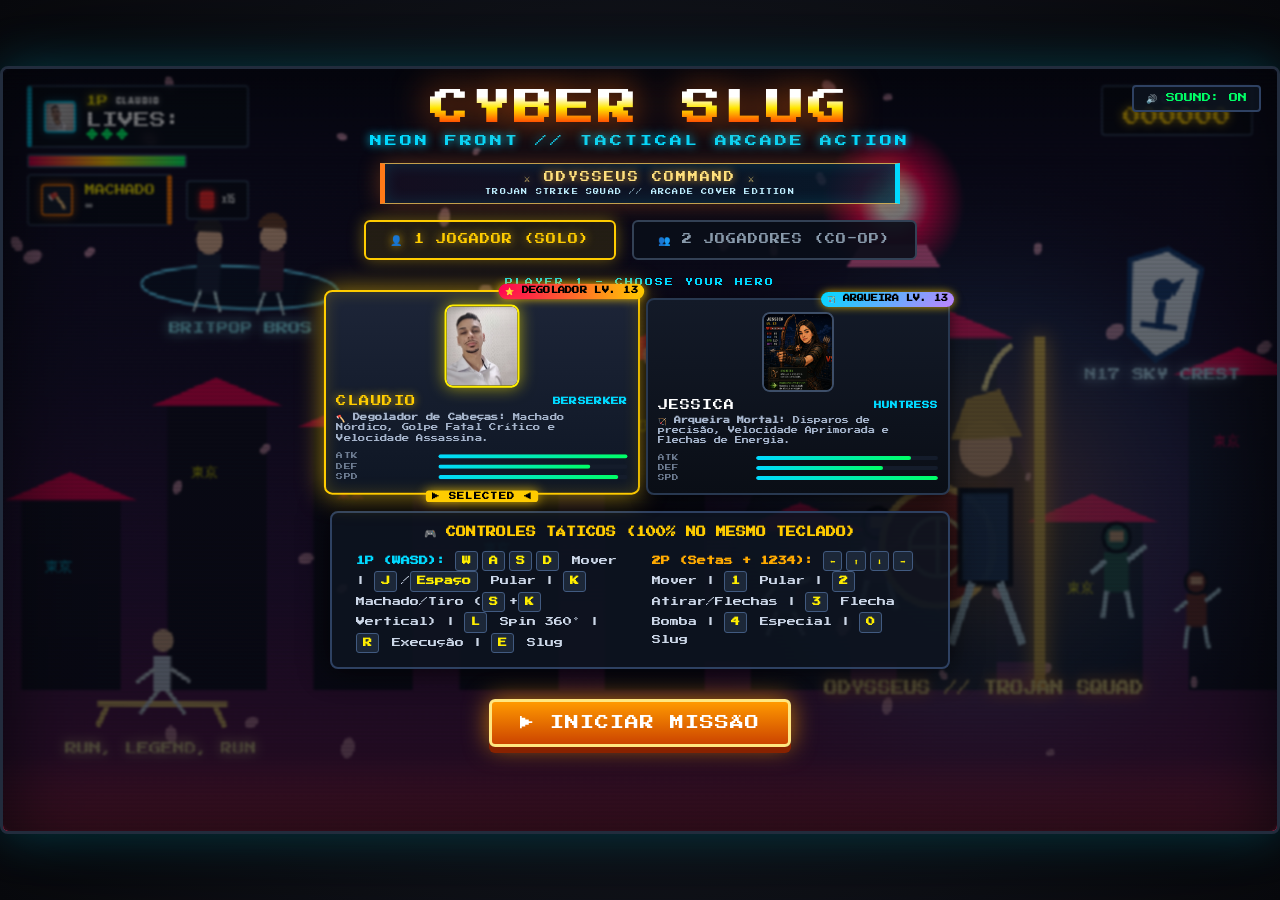
==== commit a9b9b475: "Update: Atualizar projeto com melhorias no game" ====
--- a/index.html
+++ b/index.html
@@ -132,6 +132,10 @@
     <div id="start-screen" class="overlay-screen">
       <h1 class="game-title-logo">CYBER SLUG</h1>
       <p class="subtitle">NEON FRONT // TACTICAL ARCADE ACTION</p>
+      <div class="home-cover-banner" aria-label="Odisseu e a tropa de assalto">
+        <span class="cover-rank">⚔ ODYSSEUS COMMAND ⚔</span>
+        <span class="cover-mission">TROJAN STRIKE SQUAD // ARCADE COVER EDITION</span>
+      </div>
 
       <!-- Seletor de Modo: 1P Solo ou 2P Co-op -->
       <div class="mode-selector-container">
--- a/css/style.css
+++ b/css/style.css
@@ -406,8 +406,8 @@
 /* A abertura deixa o cenário do canvas respirar: os easter eggs ficam vivos
    ao fundo, enquanto o painel continua confortável para leitura. */
 #start-screen {
-  background: linear-gradient(180deg, rgba(4, 6, 12, 0.72), rgba(4, 6, 12, 0.84));
-  backdrop-filter: blur(2px);
+  background: linear-gradient(180deg, rgba(4, 6, 12, 0.48), rgba(4, 6, 12, 0.7));
+  backdrop-filter: blur(1px);
 }
 
 .overlay-screen::-webkit-scrollbar {
@@ -449,6 +449,33 @@
   letter-spacing: 3px;
   margin-bottom: 16px;
   text-shadow: 0 0 10px var(--neon-blue);
+}
+
+.home-cover-banner {
+  display: flex;
+  flex-direction: column;
+  gap: 5px;
+  min-width: min(520px, 92vw);
+  margin: 0 0 16px;
+  padding: 8px 14px;
+  border: 1px solid rgba(255, 209, 93, 0.75);
+  border-left: 5px solid #ff7a18;
+  border-right: 5px solid #00d9ff;
+  background: linear-gradient(90deg, rgba(24, 15, 35, 0.78), rgba(7, 29, 48, 0.78));
+  box-shadow: 0 0 22px rgba(255, 117, 24, 0.32), inset 0 0 16px rgba(0, 217, 255, 0.14);
+}
+
+.cover-rank {
+  color: #ffe07d;
+  font-size: 10px;
+  letter-spacing: 2px;
+  text-shadow: 0 0 9px rgba(255, 178, 45, 0.85);
+}
+
+.cover-mission {
+  color: #bfefff;
+  font-size: 6px;
+  letter-spacing: 1.2px;
 }
 
 /* --- SEÇÃO DE SELEÇÃO DE PERSONAGENS --- */
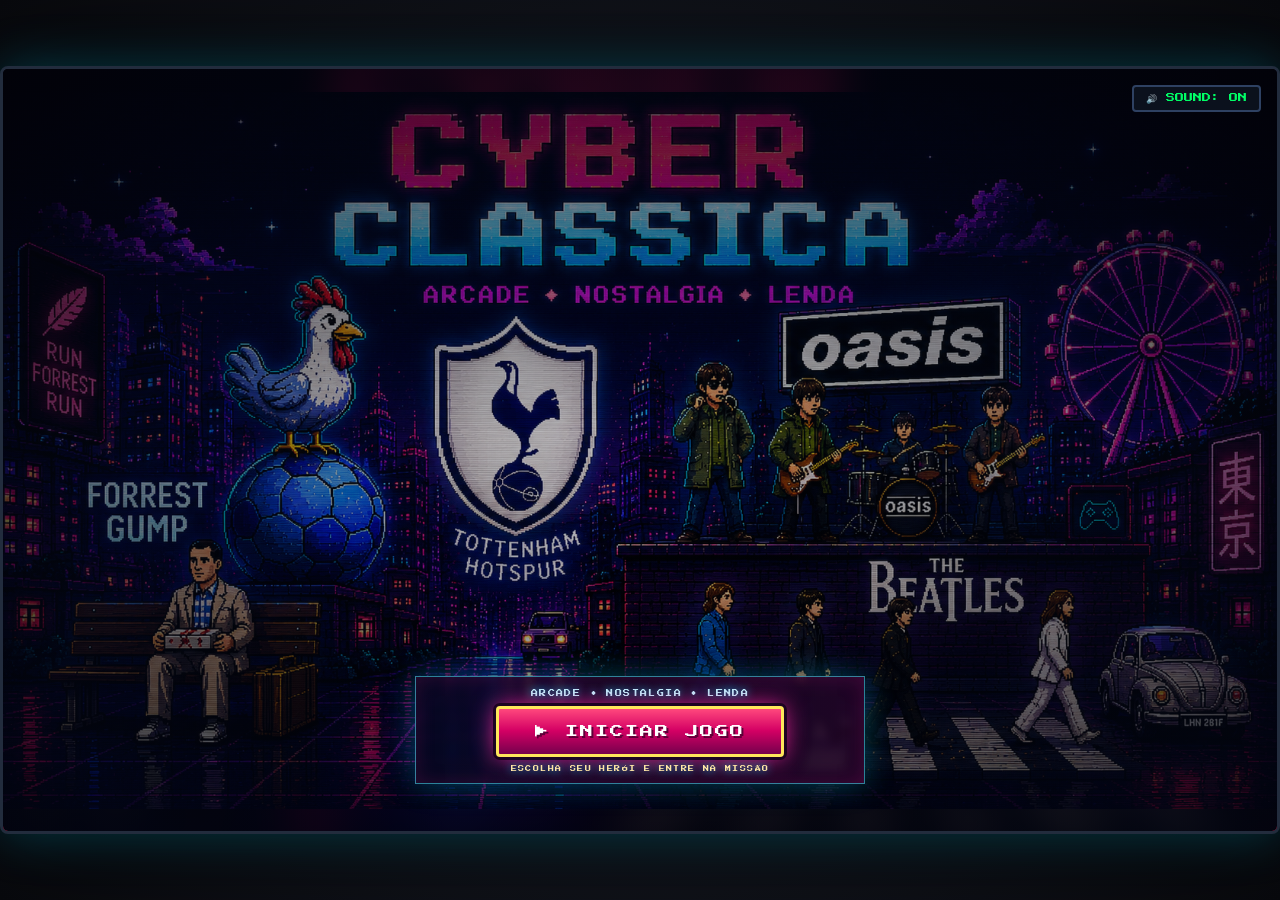
==== commit 1ffaff57: "feat: Cyber Classica home responsiva e boss final" ====
--- a/index.html
+++ b/index.html
@@ -3,7 +3,7 @@
 <head>
   <meta charset="UTF-8">
   <meta name="viewport" content="width=device-width, initial-scale=1.0, maximum-scale=1.0, user-scalable=no">
-  <title>Cyber Slug: Neon Front - Arcade Action</title>
+  <title>Cyber Classica: Neon Front - Arcade Action</title>
   <link rel="stylesheet" href="css/style.css">
 </head>
 <body>
@@ -128,9 +128,20 @@
       </div>
     </div>
 
-    <!-- Tela de Início / Menu Principal -->
-    <div id="start-screen" class="overlay-screen">
-      <h1 class="game-title-logo">CYBER SLUG</h1>
+    <!-- Home Page: capa enviada pelo jogador -->
+    <div id="home-screen" class="home-screen">
+      <img src="assets/cyber-classica-home.png" alt="Cyber Classica: capa arcade neon com referências culturais" class="home-cover-image">
+      <div class="home-cover-shade"></div>
+      <div class="home-launch-panel">
+        <span class="home-launch-tag">ARCADE • NOSTALGIA • LENDA</span>
+        <button id="btn-open-game" class="btn-home-start">▶ INICIAR JOGO</button>
+        <span class="home-launch-hint">ESCOLHA SEU HERÓI E ENTRE NA MISSÃO</span>
+      </div>
+    </div>
+
+    <!-- Tela de Seleção / Menu Principal -->
+    <div id="start-screen" class="overlay-screen" style="display: none;">
+      <h1 class="game-title-logo">CYBER CLASSICA</h1>
       <p class="subtitle">NEON FRONT // TACTICAL ARCADE ACTION</p>
       <div class="home-cover-banner" aria-label="Odisseu e a tropa de assalto">
         <span class="cover-rank">⚔ ODYSSEUS COMMAND ⚔</span>
--- a/css/style.css
+++ b/css/style.css
@@ -383,6 +383,115 @@
 }
 
 /* Modais e Menus */
+.home-screen {
+  position: absolute;
+  inset: 0;
+  z-index: 55;
+  overflow: hidden;
+  background: #02030a;
+  display: flex;
+  align-items: center;
+  justify-content: center;
+}
+
+/* Em telas ultrawide, a capa 16:9 não pode usar `cover`: isso corta o título
+   e os personagens. A camada desfocada preenche as laterais; a arte nítida
+   fica inteira no centro. */
+.home-screen::before {
+  content: '';
+  position: absolute;
+  inset: -24px;
+  z-index: 0;
+  background: url('../assets/cyber-classica-home.png') center / cover no-repeat;
+  filter: blur(20px) brightness(0.45) saturate(1.25);
+  transform: scale(1.08);
+}
+
+.home-cover-image {
+  width: 100%;
+  height: 100%;
+  object-fit: contain;
+  object-position: center;
+  image-rendering: auto;
+  animation: home-cover-breathe 9s ease-in-out infinite alternate;
+  position: relative;
+  z-index: 1;
+}
+
+@keyframes home-cover-breathe {
+  from { transform: scale(1); filter: saturate(1) contrast(1); }
+  to { transform: scale(1.035); filter: saturate(1.12) contrast(1.06); }
+}
+
+.home-cover-shade {
+  position: absolute;
+  inset: 0;
+  pointer-events: none;
+  z-index: 2;
+  background:
+    radial-gradient(ellipse at center 76%, rgba(3, 8, 23, 0.04) 0%, rgba(3, 8, 23, 0.5) 63%, rgba(2, 2, 9, 0.9) 100%),
+    linear-gradient(180deg, rgba(0, 0, 8, 0.2), rgba(0, 0, 8, 0.03) 48%, rgba(0, 0, 8, 0.55));
+}
+
+.home-launch-panel {
+  position: absolute;
+  z-index: 3;
+  left: 50%;
+  bottom: clamp(26px, 5.2vh, 52px);
+  transform: translateX(-50%);
+  min-width: min(450px, 84vw);
+  padding: 13px 18px 11px;
+  display: flex;
+  flex-direction: column;
+  align-items: center;
+  gap: 9px;
+  border: 1px solid rgba(77, 232, 255, 0.55);
+  background: linear-gradient(90deg, rgba(5, 9, 31, 0.76), rgba(38, 5, 42, 0.78));
+  box-shadow: 0 0 28px rgba(0, 221, 255, 0.28), inset 0 0 20px rgba(255, 37, 163, 0.16);
+  backdrop-filter: blur(4px);
+}
+
+.home-launch-tag,
+.home-launch-hint {
+  font-size: 7px;
+  letter-spacing: 1.4px;
+  color: #baf7ff;
+  text-shadow: 0 0 8px rgba(0, 217, 255, 0.9);
+}
+
+.home-launch-hint {
+  color: #ffe6a6;
+  font-size: 6px;
+}
+
+.btn-home-start {
+  font-family: 'Press Start 2P', monospace;
+  font-size: 13px;
+  letter-spacing: 2px;
+  color: #fff;
+  border: 3px solid #ffe65b;
+  border-radius: 4px;
+  padding: 16px 36px;
+  cursor: pointer;
+  background: linear-gradient(180deg, #ff487d, #d40064 48%, #76004d);
+  box-shadow: 0 0 0 3px rgba(26, 3, 31, 0.95), 0 0 23px rgba(255, 37, 163, 0.95);
+  text-shadow: 2px 2px 0 #5e0038;
+  animation: home-start-pulse 1.2s ease-in-out infinite alternate;
+}
+
+.btn-home-start:hover,
+.btn-home-start:focus-visible {
+  transform: translateY(-3px) scale(1.035);
+  outline: none;
+  background: linear-gradient(180deg, #ff7c9d, #f30075 48%, #970064);
+  box-shadow: 0 0 0 3px rgba(26, 3, 31, 0.95), 0 0 34px rgba(255, 230, 91, 0.95);
+}
+
+@keyframes home-start-pulse {
+  from { filter: brightness(0.92); }
+  to { filter: brightness(1.18); }
+}
+
 .overlay-screen {
   position: absolute;
   top: 0;
@@ -408,6 +517,118 @@
 #start-screen {
   background: linear-gradient(180deg, rgba(4, 6, 12, 0.48), rgba(4, 6, 12, 0.7));
   backdrop-filter: blur(1px);
+  justify-content: center;
+  padding: clamp(8px, 1.8vh, 20px) clamp(12px, 2vw, 24px);
+  overflow: hidden;
+}
+
+/* A arte de Odisseu já teve sua vez na capa anterior. Na seleção, cada
+   pixel vertical fica reservado para os personagens e para começar a partida. */
+#start-screen .home-cover-banner {
+  display: none;
+}
+
+#start-screen .game-title-logo {
+  font-size: clamp(25px, 4.8vh, 38px);
+  margin-bottom: clamp(3px, 0.7vh, 8px);
+}
+
+#start-screen .subtitle {
+  font-size: clamp(7px, 1.45vh, 12px);
+  margin-bottom: clamp(6px, 1.2vh, 16px);
+}
+
+#start-screen .mode-selector-container {
+  gap: clamp(8px, 1.4vw, 16px);
+  margin-bottom: clamp(7px, 1.2vh, 18px);
+}
+
+#start-screen .mode-btn {
+  font-size: clamp(7px, 1.22vh, 10px);
+  padding: clamp(7px, 1.45vh, 12px) clamp(10px, 2.2vw, 24px);
+}
+
+#start-screen .character-select-section {
+  margin-bottom: clamp(6px, 1.1vh, 16px);
+}
+
+#start-screen .char-select-header {
+  margin-bottom: clamp(4px, 0.85vh, 12px);
+}
+
+#start-screen .char-card {
+  padding: clamp(6px, 1.25vh, 12px) clamp(6px, 1.15vw, 10px);
+}
+
+#start-screen .char-avatar-box {
+  width: clamp(50px, 9.5vh, 72px);
+  height: clamp(54px, 10.5vh, 80px);
+  margin-bottom: clamp(4px, 0.85vh, 8px);
+}
+
+#start-screen .char-name-row {
+  margin-bottom: clamp(2px, 0.5vh, 4px);
+}
+
+#start-screen .char-perk {
+  min-height: 0;
+  margin: clamp(3px, 0.7vh, 6px) 0;
+}
+
+#start-screen .char-stats {
+  margin-top: clamp(2px, 0.5vh, 4px);
+  gap: clamp(1px, 0.45vh, 3px);
+}
+
+#start-screen .menu-card {
+  width: min(620px, 100%);
+  padding: clamp(7px, 1.3vh, 14px) clamp(10px, 2vw, 24px);
+  margin-bottom: clamp(5px, 1vh, 16px);
+}
+
+#start-screen .menu-card h3 {
+  font-size: clamp(7px, 1.25vh, 10px) !important;
+  margin-bottom: clamp(2px, 0.5vh, 6px) !important;
+}
+
+#start-screen .controls-grid {
+  gap: clamp(5px, 1vh, 12px) clamp(8px, 2vw, 24px);
+  font-size: clamp(6px, 1.15vh, 9px);
+  line-height: 1.42;
+  margin-top: clamp(4px, 0.8vh, 12px);
+}
+
+#start-screen .key-badge {
+  padding: clamp(1px, 0.25vh, 2px) clamp(3px, 0.55vw, 6px);
+  margin-right: clamp(2px, 0.35vw, 4px);
+}
+
+#start-screen .btn-arcade {
+  font-size: clamp(9px, 1.7vh, 14px);
+  padding: clamp(8px, 1.45vh, 14px) clamp(15px, 2.8vw, 28px);
+  margin: clamp(5px, 1vh, 14px) 0 0;
+}
+
+@media (max-height: 610px) {
+  #start-screen .game-title-logo { font-size: 23px; }
+  #start-screen .subtitle { display: none; }
+  #start-screen .char-perk { font-size: 5.5px; line-height: 1.23; }
+  #start-screen .char-name { font-size: 8px; }
+  #start-screen .char-role { font-size: 6px; }
+  #start-screen .char-select-tag { font-size: 6px; }
+  #start-screen .char-badge-special { font-size: 5.5px; padding: 2px 4px; }
+  #start-screen .stat-bar-group { font-size: 5px; }
+  #start-screen .stat-bar { height: 3px; }
+}
+
+@media (max-height: 500px) and (orientation: landscape) {
+  #start-screen .menu-card { display: none; }
+  #start-screen .game-title-logo { font-size: 20px; }
+  #start-screen .mode-selector-container { margin-bottom: 5px; }
+  #start-screen .character-select-section { margin-bottom: 4px; }
+  #start-screen .char-avatar-box { width: 42px; height: 44px; }
+  #start-screen .char-perk { display: none; }
+  #start-screen .char-card { padding: 4px 6px; }
 }
 
 .overlay-screen::-webkit-scrollbar {
